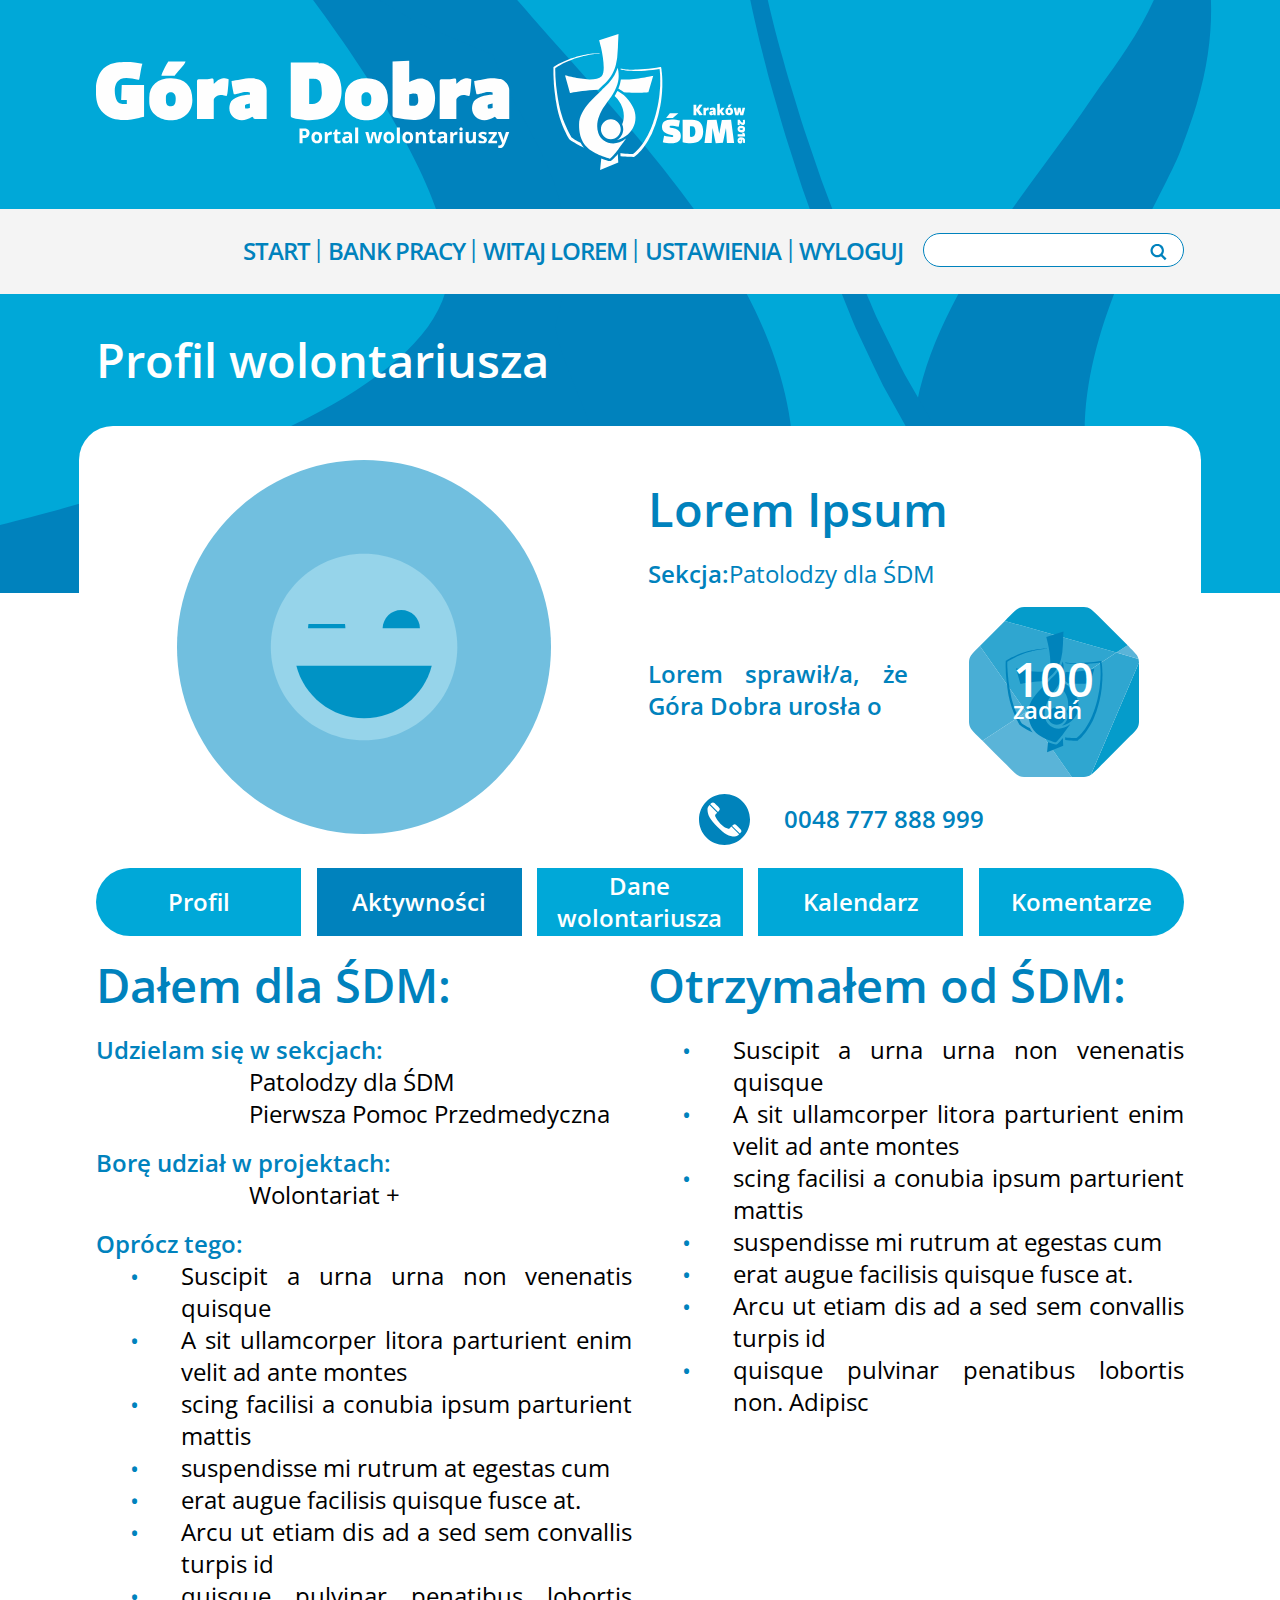
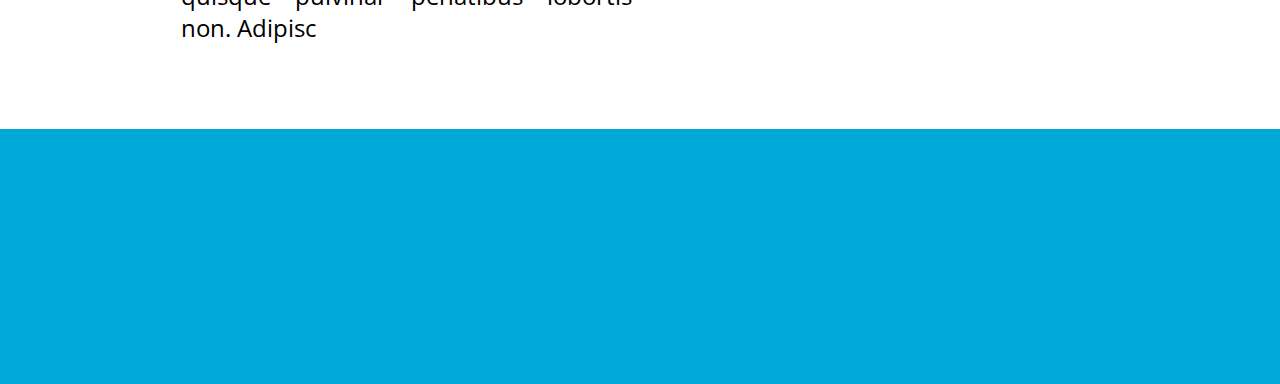
==== activity.html @ e7fd6bdc "31.01" ====
<!DOCTYPE html>
<html lang="pl">
<head>
	<title>Góra Dobra - Portal wolontariuszy Światowych Dmi Młodzieży</title>
	<meta charset="UTF-8" />
	<link href='https://fonts.googleapis.com/css?family=Open+Sans:400,600&subset=latin-ext' rel='stylesheet' type='text/css'>
	<link rel="stylesheet" type="text/css" href="css/index.css" />
	<link rel="stylesheet" type="text/css" href="css/profile.css" />
	<meta name="viewport" content="width=device-width, initial-scale=1">
	
</head>
<body>
	<header>
		<div class="THE-margin">
			<img src="img/logo.svg" id="logo">
		</div>
		<nav>
			<div class="THE-margin">
				<div class="section group">
					<div class="col span_3_of_4">
						<ul>
							<li><a href="#">Wyloguj</a></li>
							<li><a href="#">Ustawienia</a></li>
							<li><a href="#">Witaj Lorem</a></li>
							<li><a href="#">Bank pracy</a></li>
							<li><a href="#">Start</a></li>
						</ul>
					</div>
					<div class="col span_1_of_4" style="position:relative">
						<form>
							<input type="text" class="form" id="menu-search-box">
							<input type="image" src="img/search.svg" id="menu-search-submit">
						</form>
					</div>
				</div>
			</div>
		</nav>		
	</header>
	<article>
		<header class="THE-margin">
			<h1 id="THE-title">Profil wolontariusza</h1>
		</header>
			<div class="THE-margin" id="THE-body">
			<!-- ~~~~~~~~Vcard~~~~~~~~ -->
			<div class="section group">
				<div class="col span_2_of_4">
					<img src="img/profile/face.svg" id="prolife-photo">
				</div>
				<div class="col span_2_of_4">
					<h1 id="profile-name">Lorem Ipsum</h1>
					<h2><b>Sekcja:</b><span>Patolodzy dla ŚDM</span></h2>
				</div>
				<div class="col span_1_of_4">
					<p id="profile-grow-title"><b>Lorem sprawił/a, że Góra Dobra urosła o</b></p>
				</div>
				<div class="col span_1_of_4" id="profile-stone-box">
					<img src="img/profile/stone.svg" id="prolife-stone-img">
					<p id="profile-stone-tasks"><b id="profile-stone-tasks-nr">100</b><br><b>zadań</b></p>
				</div>
				<div class="col span_2_of_4">
					<img src="img/profile/phone.svg" id="prolife-contant-ico"><div><h2 id="prolife-contant-data">0048 777 888 999</div></h2>
				</div>
			</div>
			<!-- ~~~~~~~~RIBON~~~~~~~~ -->
			<div class="section group">
				<div class="col span_4_of_4 profile-ribon">
					<a href="index.html" class="profile-ribon-cell">
						<b id="profile-ribon-txt">Profil</b>
					</a>
					<a href="activity.html"  class="profile-ribon-cell active">
						<b id="profile-ribon-txt">Aktywności</b>
					</a>
					<a href="#"  class="profile-ribon-cell">
						<b id="profile-ribon-txt">Dane wolontariusza</b>
					</a>
					<a href="#"  class="profile-ribon-cell">
						<b id="profile-ribon-txt">Kalendarz</b>
					</a>
					<a href="#"  class="profile-ribon-cell">
						<b id="profile-ribon-txt">Komentarze</b>
					</a>
				</div>
			</div>
			<!-- ~~~~~~~~TXT~~~~~~~~ -->
			<div class="section group">
				<div class="col span_2_of_4">
					<h1>Dałem dla ŚDM:</h1>
					<h2>Udzielam się w sekcjach:</h2>
						<p class="p-space">Patolodzy dla ŚDM</p>
						<p class="p-space">Pierwsza Pomoc Przedmedyczna</p>
					<h2>Borę udział w projektach:</h2>
						<p class="p-space">Wolontariat +</p>
					<h2>Oprócz tego:</h2>
						<ul>
							<li>Suscipit a urna urna non venenatis quisque</il>
							<li>A sit ullamcorper litora parturient enim velit ad ante montes </il>
							<li>scing facilisi a conubia ipsum parturient mattis </il>
							<li>suspendisse mi rutrum at egestas cum </il>
							<li>erat augue facilisis quisque fusce at.</il>
							<li>Arcu ut etiam dis ad a sed sem convallis turpis id </il>
							<li>quisque pulvinar penatibus lobortis non. Adipisc</il>
						</ul>
				</div>
				<div class="col span_2_of_4">
					<h1>Otrzymałem od ŚDM:</h1>
					<ul>
						<li>Suscipit a urna urna non venenatis quisque</il>
						<li>A sit ullamcorper litora parturient enim velit ad ante montes </il>
						<li>scing facilisi a conubia ipsum parturient mattis </il>
						<li>suspendisse mi rutrum at egestas cum </il>
						<li>erat augue facilisis quisque fusce at.</il>
						<li>Arcu ut etiam dis ad a sed sem convallis turpis id </il>
						<li>quisque pulvinar penatibus lobortis non. Adipisc</il>
					</ul>
				</div>
			</div>	
		</div>
	</article>

	<footer>

	</footer>

</body>
</html>
---- css/index.css ----
/*--------------------CLEAR-----------------*/
html, body, div, span, object, iframe,
h1, h2, h3, h4, h5, h6, p, blockquote, pre,
abbr, address, cite, code,
del, dfn, em, img, ins, kbd, q, samp,
small, strong, sub, sup, var,
b, i,
dl, dt, dd, ol, ul, li,
fieldset, form, label, legend,
table, caption, tbody, tfoot, thead, tr, th, td,
article, aside, canvas, details, figcaption, figure, 
footer, header, hgroup, menu, nav, section, summary,
time, mark, audio, video {
    margin: 0;
    padding: 0;
    border: 0;
    outline: 0;
    font-size: 100%;
    vertical-align: baseline;
    background: transparent;
}
/* -----------GRID---------------------*/
.section {
	clear: both;
	padding: 0px;
	margin: 0px;
}
.col {
	display: block;
	float:left;
	margin: 0% 0 0% 1.4%;
}
.col:first-child { margin-left: 0; }

/*  GROUPING  */
.group:before,
.group:after { content:""; display:table; }
.group:after { clear:both;}
.group { zoom:1;  For IE 6/7  }

/*  GRID OF FOUR  */
.span_4_of_4 {
	width: 100%;
}
.span_3_of_4 {
	width: 74.65%;
}
.span_2_of_4 {
	width: 49.3%;
}
.span_1_of_4 {
	width: 23.95%;
}
/*  BREAK INTO TWO ROWNS*/
@media only screen and (max-width: 760px) {
	.col { 	margin: 1% 0 1% 0%; }
	.span_2_of_4, .span_3_of_4, .span_4_of_4 { width: 100%; }
	.span_1_of_4 { width: 50%; }
}

/*--------------------TEXTS------------------------*/
html {
	font-family: 'Open Sans', sans-serif;
	font-size: 17px;
	}
h1 {
	margin: 1rem 0 1rem 0;
	font-size: 2.75rem;
}
h2 {
	margin: 1rem 0 0 0;
}
h2,p,b,a,ul,span{
	font-size: 1.4rem;
}
h2,a{
	color:#0082BD;
	font-weight: 600;
}
p,ul,span {
	font-weight: 400;
}
p,ul{
	color:#000;
	text-align: justify;
}
b,h1{
	color:#0082BD;
	font-weight: 600;
}
ul{
	margin-left:5rem;
	list-style: none;
}
li:before {
	content: '\2022';
	display: block;
	position: relative;
	max-width: 0;
	max-height: 0;
	left: -3rem;
	top: 1px;
	color:#0082BD;
	font-size: 1.4rem;
}
.p-space{
	padding-left: 9rem;
}
/*--------------------BODY------------------------*/
body {
	background-image:url("../img/bgcut.svg"),url("../img/bg.svg");
	background-repeat:repeat-x, no-repeat;
	background-position:0% 36em, center top;
	background-size:100%;
}
.THE-margin {
	margin: auto;
	width: 64rem;
}
/*HEAD*/
#logo {
	margin: 2rem 0 2rem 0;
	height: 8em;
}
nav {
	background-color: #f4f4f4;
	width: 100%;
	height: 5rem;
}
/*-------------------MENU---------------------*/
Nav ul {
	list-style: outside none none
	float:right;
}
nav ul li {
	float: right;
}
nav ul li a {
	text-transform: uppercase;
	text-decoration: none;
	font-weight: 600;
	letter-spacing: -1px;
	line-height: 5rem;
	white-space: nowrap;
}
Nav ul li:before {
	content: '';
}
Nav ul li:after {
	content: '|';
	color:#0082BD;
	position: relative;
	top:-3px;
	margin: 0 0.15rem 0 0.15rem;
}
Nav ul li:first-child:after { content: ""; }
/*---------------FORMS-----------------------*/

.form {
	width: 100%;
	border: 1px solid #0082BD;
	border-radius: 2rem;
	height: 2rem;
	display: inline-block;
	line-height: 5rem;
	padding: 0 1rem 0 1rem;
	box-sizing:border-box;
}
#menu-search-submit {
	position: absolute;
	top:2.5rem;
	right: 1rem;
	-webkit-transform: translate(0%,-50%);
	-ms-transform: translate(0%,-50%);
	-o-transform: translate(0%,-50%);
	transform: translate(0%,-50%);
	height: 1rem;
}
#menu-search-box {
	margin:1.4rem 0 1.5rem 0;
}
/*Content*/
#THE-title{
	margin: 2rem 0 2rem 0;
	color:#fff;
}
#THE-body {
	background-color: #fff;
	border-radius: 2rem;
	padding: 1rem;
}

/*FOOTER*/
footer {
	margin: 4rem 0 0 0;
	background-color: #00A8D8; 
	width: 100%;
	height: 15rem;
}
---- css/profile.css ----
#prolife-photo {
	height:22rem;
	display: block;
	margin: 1rem auto;
	border-radius: 100%;
}
#profile-name{
	margin-top: 2rem;
}
#profile-grow-title {
	margin: 4rem auto;
}
#profile-stone-box {
	position:relative;
	text-align: center;
}
#prolife-stone-img {
	height:10rem;
	display: block;
	margin: 1rem auto;
}
#profile-stone-tasks{
	line-height: 0.9;
	position: absolute;
	top: 4rem;
	left: 50%;
	-webkit-transform: translate(-50%,0%);
	-ms-transform: translate(-50%,0%);
	-o-transform: translate(-50%,0%);
	transform: translate(-50%,0%);
}
#profile-stone-tasks>b{
	color: #fff;
}
#profile-stone-tasks-nr {
	font-size: 2.75rem;
}
#prolife-contant-ico {
	height: 3rem;
	float: left;
	margin: 0 2rem 0 3rem;
}
#prolife-contant-data {
	line-height: 3rem;
	margin: 0;
}
.profile-ribon {
	margin: 1rem 0 0 0;
	display: -ms-flexbox;
	display: -webkit-flex;
	display: flex;
	-webkit-flex-direction: row;
	-ms-flex-direction: row;
	flex-direction: row;
	-webkit-flex-wrap: nowrap;
	-ms-flex-wrap: nowrap;
	flex-wrap: nowrap;
	-webkit-justify-content: center;
	-ms-flex-pack: center;
	justify-content: center;
	-webkit-align-content: stretch;
	-ms-flex-line-pack: stretch;
	align-content: stretch;
	-webkit-align-items: center;
	-ms-flex-align: center;
	align-items: center;
}
.profile-ribon-cell {
	-webkit-flex: 1 1 auto;
	-ms-flex: 1 1 auto;
	flex: 1 1 auto;
	-webkit-align-self: auto;
	-ms-flex-item-align: auto;
	align-self: auto;
	background-color: #00A8D8;
	height: 4rem;
	margin: 0 0 0 1.4%;
	position: relative;
}
.profile-ribon-cell:first-child{
	border-radius: 2rem 0 0 2rem;
	margin-left: 0;
}
.profile-ribon-cell:last-child{
	border-radius: 0 2rem 2rem 0;
}
.profile-ribon-cell:active {
	background-color: #0082BD;
}
.profile-ribon-cell.active {
	background-color: #0082BD;
}
#profile-ribon-txt {
	color:#fff;
	position: absolute;
	text-align: center;
	top: 50%;
	left: 50%;
	-webkit-transform: translate(-50%,-50%);
	-ms-transform: translate(-50%,-50%);
	-o-transform: translate(-50%,-50%);
	transform: translate(-50%,-50%);
}
#profilie-insta-ico{
	height: 2rem;
	float: left;
	margin: 2rem 1rem 0 0;
}

.profile-insta-photo {
	width: 100%;
	min-height: 13rem;
	border-radius: 1rem;
	background-color:#00A8D8;
	position: relative;
	overflow: hidden;
}
.profile-insta-photo:before{
    content: "";
    display: block;
    padding-top: 100%;
}
.square-content{
    position:absolute;
    top: 0;
    left: 0;
    bottom: 0;
    right: 0;
    color: #fff;
}
.square-content div {
   display: table;
   width: 100%;
   height: 100%;
}
.square-content h1 {
    display: table-cell;
    text-align: center;
    vertical-align: middle;
    color: white
}
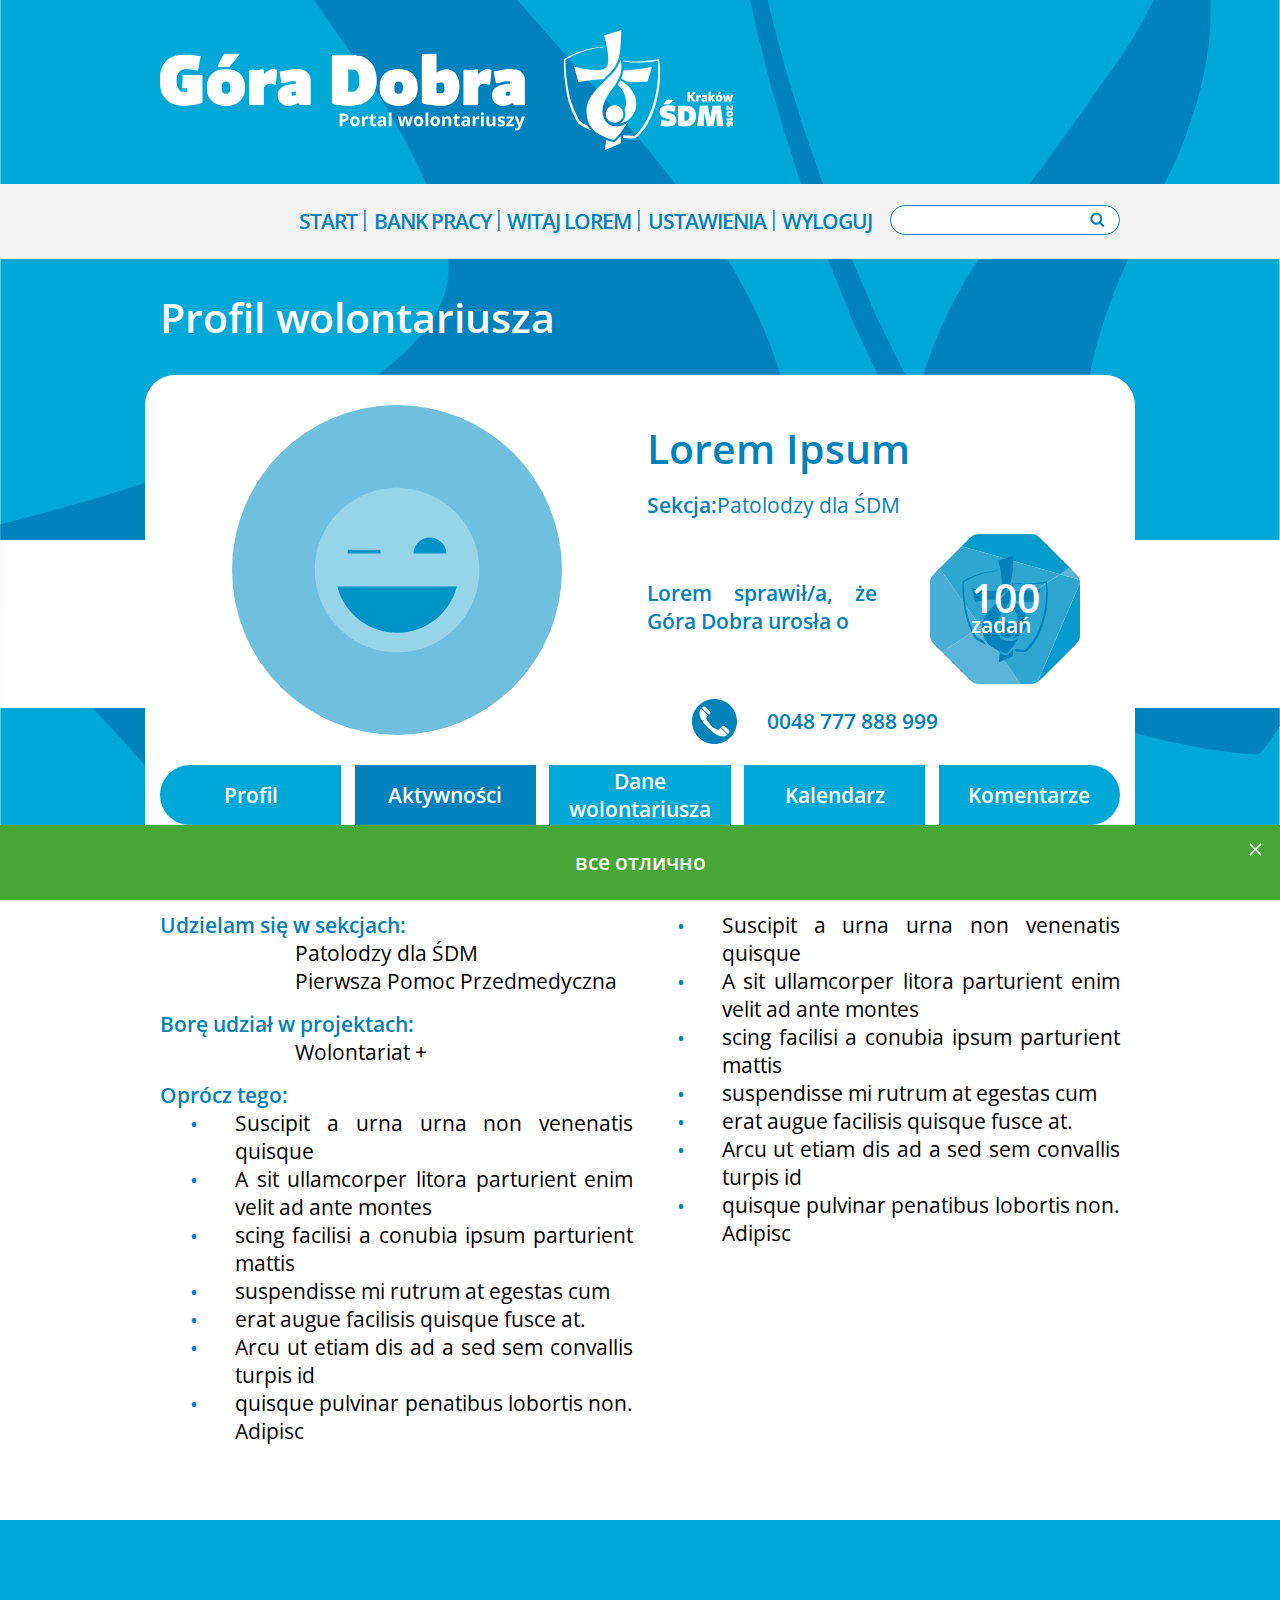
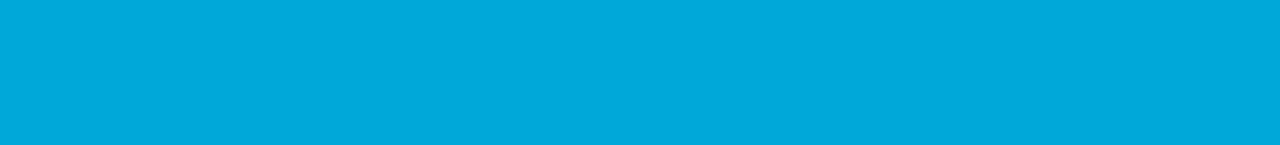
==== commit 9befb23a: "Alerty plus mobile" ====
--- a/activity.html
+++ b/activity.html
@@ -26,7 +26,7 @@
 							<li><a href="#">Start</a></li>
 						</ul>
 					</div>
-					<div class="col span_1_of_4" style="position:relative">
+					<div class="col span_1_of_4 search" style="position:relative">
 						<form>
 							<input type="text" class="form" id="menu-search-box">
 							<input type="image" src="img/search.svg" id="menu-search-submit">
@@ -116,7 +116,10 @@
 			</div>	
 		</div>
 	</article>
-
+	<div id="alert-ok" class="alert-on">
+		<h2>все отлично</h2>
+		<img src="img/cross.svg" id="alert-cross" onclick="document.getElementById('alert-ok').className='alert-off'">
+	</div>
 	<footer>
 
 	</footer>
--- a/css/index.css
+++ b/css/index.css
@@ -8,16 +8,16 @@
 dl, dt, dd, ol, ul, li,
 fieldset, form, label, legend,
 table, caption, tbody, tfoot, thead, tr, th, td,
-article, aside, canvas, details, figcaption, figure, 
+article, aside, canvas, details, figcaption, figure,
 footer, header, hgroup, menu, nav, section, summary,
 time, mark, audio, video {
-    margin: 0;
-    padding: 0;
-    border: 0;
-    outline: 0;
-    font-size: 100%;
-    vertical-align: baseline;
-    background: transparent;
+		margin: 0;
+		padding: 0;
+		border: 0;
+		outline: 0;
+		font-size: 100%;
+		vertical-align: baseline;
+		background: transparent;
 }
 /* -----------GRID---------------------*/
 .section {
@@ -36,7 +36,7 @@
 .group:before,
 .group:after { content:""; display:table; }
 .group:after { clear:both;}
-.group { zoom:1;  For IE 6/7  }
+.group { zoom:1; /* For IE 6/7 */ }
 
 /*  GRID OF FOUR  */
 .span_4_of_4 {
@@ -50,18 +50,12 @@
 }
 .span_1_of_4 {
 	width: 23.95%;
-}
-/*  BREAK INTO TWO ROWNS*/
-@media only screen and (max-width: 760px) {
-	.col { 	margin: 1% 0 1% 0%; }
-	.span_2_of_4, .span_3_of_4, .span_4_of_4 { width: 100%; }
-	.span_1_of_4 { width: 50%; }
 }
 
 /*--------------------TEXTS------------------------*/
 html {
 	font-family: 'Open Sans', sans-serif;
-	font-size: 17px;
+	font-size: 15px;
 	}
 h1 {
 	margin: 1rem 0 1rem 0;
@@ -128,8 +122,8 @@
 	height: 5rem;
 }
 /*-------------------MENU---------------------*/
-Nav ul {
-	list-style: outside none none
+nav ul {
+	list-style: outside none none;
 	float:right;
 }
 nav ul li {
@@ -143,17 +137,17 @@
 	line-height: 5rem;
 	white-space: nowrap;
 }
-Nav ul li:before {
+nav ul li:before {
 	content: '';
 }
-Nav ul li:after {
+nav ul li:after {
 	content: '|';
 	color:#0082BD;
 	position: relative;
 	top:-3px;
 	margin: 0 0.15rem 0 0.15rem;
 }
-Nav ul li:first-child:after { content: ""; }
+nav ul li:first-child:after { content: ""; }
 /*---------------FORMS-----------------------*/
 
 .form {
@@ -164,11 +158,12 @@
 	display: inline-block;
 	line-height: 5rem;
 	padding: 0 1rem 0 1rem;
+	margin-top: 0.5rem;
 	box-sizing:border-box;
 }
 #menu-search-submit {
 	position: absolute;
-	top:2.5rem;
+	top:2.4rem;
 	right: 1rem;
 	-webkit-transform: translate(0%,-50%);
 	-ms-transform: translate(0%,-50%);
@@ -193,7 +188,104 @@
 /*FOOTER*/
 footer {
 	margin: 4rem 0 0 0;
-	background-color: #00A8D8; 
+	background-color: #00A8D8;
 	width: 100%;
 	height: 15rem;
-}+}
+
+/*--------ALERTY----------*/
+#alert-err, #alert-ok {
+	position:fixed;
+	bottom:0px;
+	left:0%;
+	margin: 0;
+	height: 5rem;
+	width: 100%;
+	z-index: 2;
+	text-align: center;
+}
+#alert-err {
+	background-color: #BA262E;
+}
+#alert-ok {
+	background-color: #46A737;
+}
+#alert-cross {
+	height: 3rm;
+	position: absolute;
+	top:0px;
+	right:0px; 
+	margin:1rem;
+}
+#alert-err>h2, #alert-ok>h2 {
+	color: #ffffff;
+	margin: 1.5rem;
+}
+#alert-err.alert-off, #alert-ok.alert-off {
+	-webkit-transform:translate(0rem,5rem);
+	-ms-transform:translate(0rem,5rem);
+	-o-transform:translate(0rem,5rem);
+	transform:translate(0rem,5rem);	
+	-webkit-transition: transform 0.5s ease;
+	-o-transition: transform 0.5s ease;
+	transition: transform 0.5s ease;
+}
+/*------RESPONSIVE---------------*/
+@media only screen and (max-width: 1200px) {
+	html{
+		font-size: 13px;
+	}
+}
+@media only screen and (max-width: 1024px) {
+	html{
+		font-size: 12px;
+	}
+}
+
+@media only screen and (max-width: 840px) {
+	body {background-image:url("../img/bgcutmob.svg"),url("../img/bg.svg");background-position:0% 15em, center top; background-color:#00A8D8; }
+	.col { 	margin: 1% 0 1% 0%; }
+	.span_2_of_4, .span_3_of_4, .span_4_of_4 { width: 100%; }
+	.span_1_of_4 { width: 50%; }
+	.THE-margin {margin: auto; width: 85%;}
+	nav {
+		height: inherit;
+		max-height: 50rem;
+		overflow: hidden;
+	}
+	nav ul {
+		float: left;
+		list-style: outside none none;
+		margin:2rem 0;
+		display: -ms-flexbox;
+		display: -webkit-flex;
+		display: flex;
+		-webkit-flex-direction: column-reverse;
+		-ms-flex-direction: column-reverse;
+		flex-direction: column-reverse;
+	}
+	nav ul li {height: 3rem;	}
+	nav ul li:before {
+		content: '';
+	}
+	nav ul li:after {
+		content: '';
+	}
+	nav ul li:first-child:after { content: ""; }
+	.search {display: none;}
+}
+@media only screen and (max-width: 700px) {
+	html{
+		font-size: 11px;
+	}
+}
+@media only screen and (max-width: 600px) {
+	html{
+		font-size: 9px;
+	}
+}
+@media only screen and (max-width: 500px) {
+	html{
+		font-size: 5px;
+	}
+}
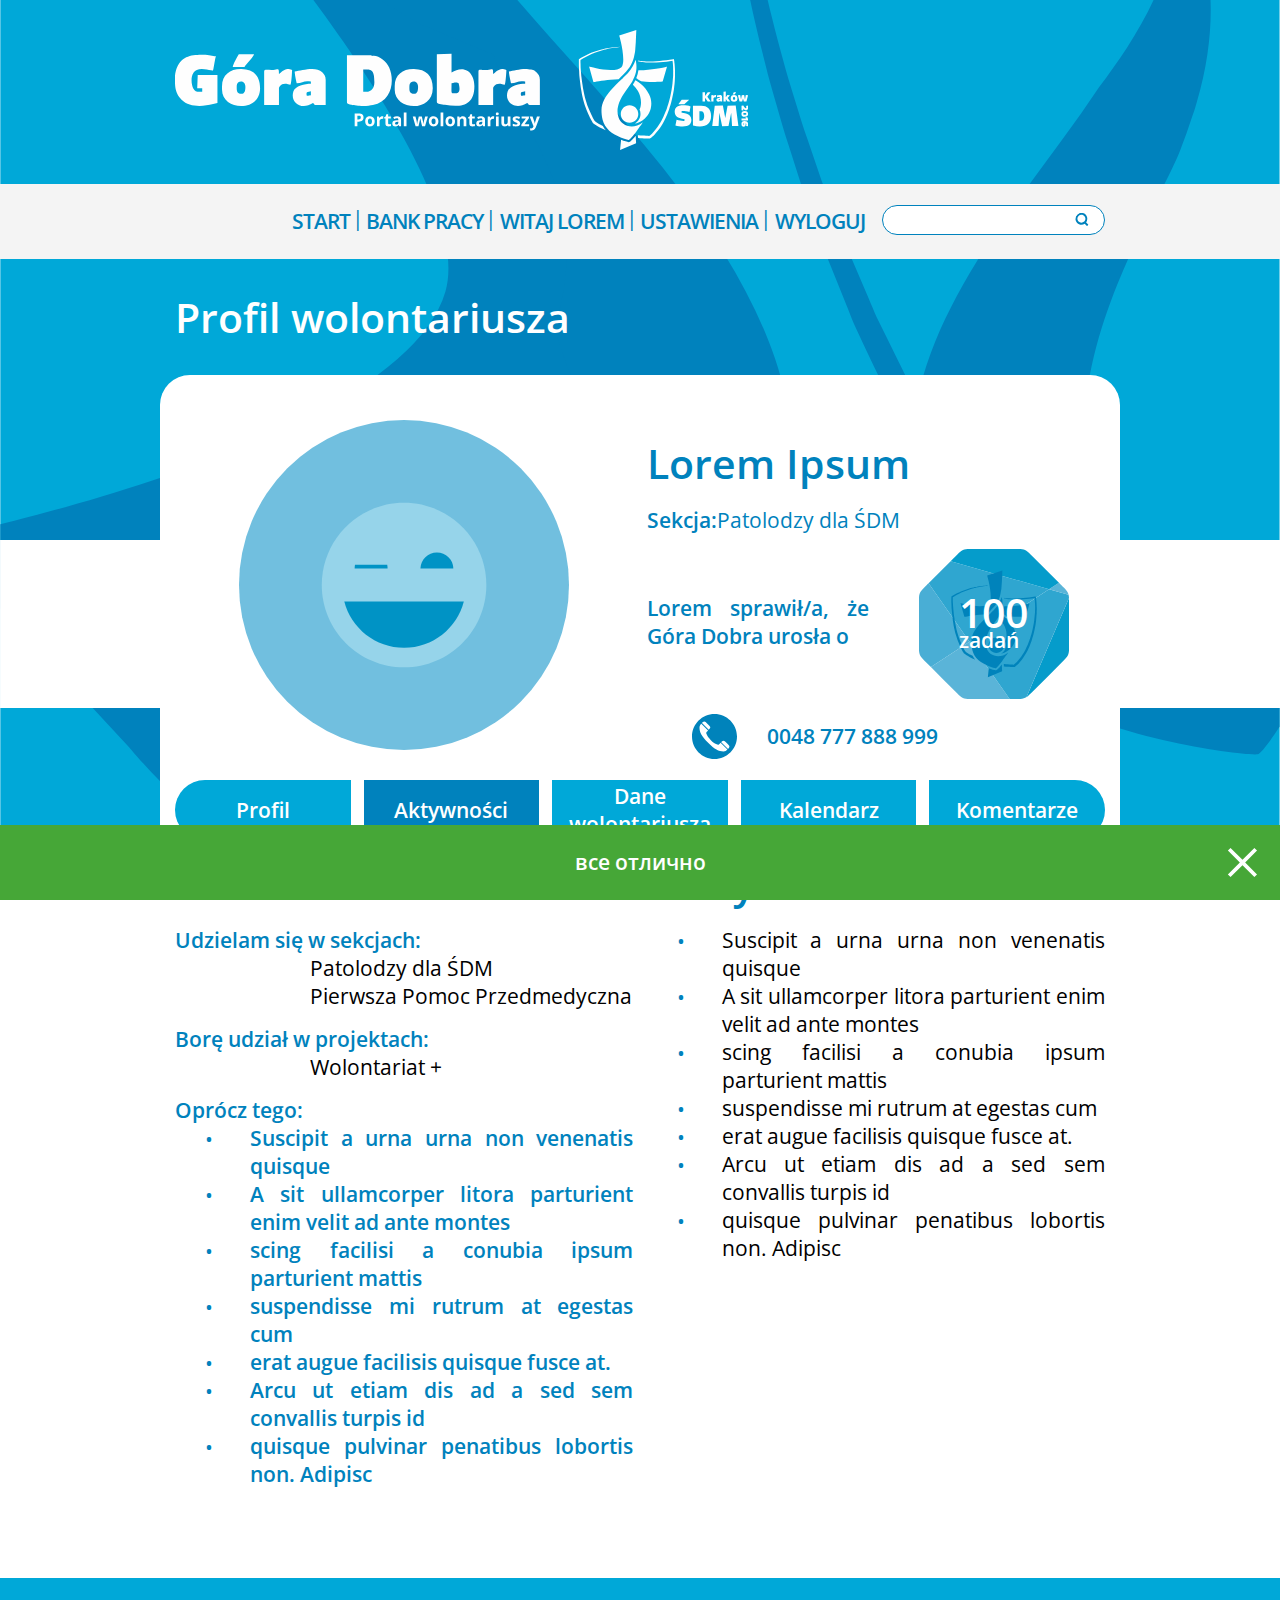
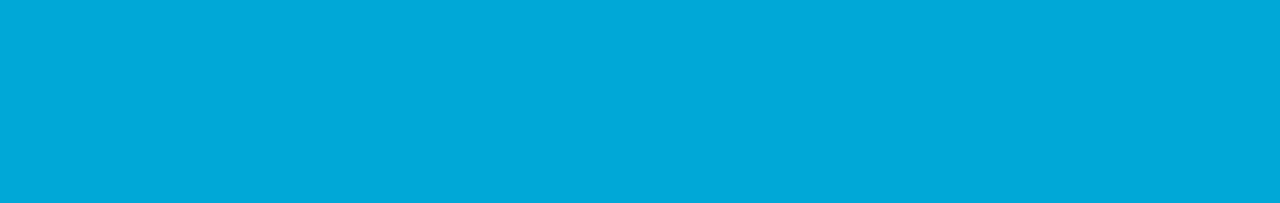
==== commit d5794da1: "ustawienia, poprawki css" ====
--- a/activity.html
+++ b/activity.html
@@ -20,7 +20,7 @@
 					<div class="col span_3_of_4">
 						<ul>
 							<li><a href="#">Wyloguj</a></li>
-							<li><a href="#">Ustawienia</a></li>
+							<li><a href="settings.html">Ustawienia</a></li>
 							<li><a href="#">Witaj Lorem</a></li>
 							<li><a href="#">Bank pracy</a></li>
 							<li><a href="#">Start</a></li>
@@ -70,7 +70,7 @@
 					<a href="activity.html"  class="profile-ribon-cell active">
 						<b id="profile-ribon-txt">Aktywności</b>
 					</a>
-					<a href="#"  class="profile-ribon-cell">
+					<a href="data.html"  class="profile-ribon-cell">
 						<b id="profile-ribon-txt">Dane wolontariusza</b>
 					</a>
 					<a href="#"  class="profile-ribon-cell">
@@ -92,13 +92,13 @@
 						<p class="p-space">Wolontariat +</p>
 					<h2>Oprócz tego:</h2>
 						<ul>
-							<li>Suscipit a urna urna non venenatis quisque</il>
-							<li>A sit ullamcorper litora parturient enim velit ad ante montes </il>
-							<li>scing facilisi a conubia ipsum parturient mattis </il>
-							<li>suspendisse mi rutrum at egestas cum </il>
-							<li>erat augue facilisis quisque fusce at.</il>
-							<li>Arcu ut etiam dis ad a sed sem convallis turpis id </il>
-							<li>quisque pulvinar penatibus lobortis non. Adipisc</il>
+							<li><a href="job.html">Suscipit a urna urna non venenatis quisque </a></il>
+							<li><a href="job.html">A sit ullamcorper litora parturient enim velit ad ante montes  </a></il>
+							<li><a href="job.html">scing facilisi a conubia ipsum parturient mattis  </a></il>
+							<li><a href="job.html">suspendisse mi rutrum at egestas cum  </a></il>
+							<li><a href="job.html">erat augue facilisis quisque fusce at. </a></il>
+							<li><a href="job.html">Arcu ut etiam dis ad a sed sem convallis turpis id  </a></il>
+							<li><a href="job.html">quisque pulvinar penatibus lobortis non. Adipisc </a></il>
 						</ul>
 				</div>
 				<div class="col span_2_of_4">
--- a/css/index.css
+++ b/css/index.css
@@ -64,12 +64,11 @@
 h2 {
 	margin: 1rem 0 0 0;
 }
-h2,p,b,a,ul,span{
+h2,p,b,a,ul,span,label,button,input[type="submit"],legend{
 	font-size: 1.4rem;
 }
-h2,a{
-	color:#0082BD;
-	font-weight: 600;
+small{
+	font-size: 0.7rem;
 }
 p,ul,span {
 	font-weight: 400;
@@ -78,9 +77,13 @@
 	color:#000;
 	text-align: justify;
 }
-b,h1{
+b,h1,label,h2,a,legend{
 	color:#0082BD;
 	font-weight: 600;
+	text-decoration: none;
+}
+a:hover{
+	text-decoration: underline;
 }
 ul{
 	margin-left:5rem;
@@ -110,6 +113,20 @@
 .THE-margin {
 	margin: auto;
 	width: 64rem;
+	padding: 0 1rem;
+	box-sizing:border-box;
+}
+/*Content*/
+#THE-title{
+	margin: 2rem 0;
+	color:#fff;
+}
+#THE-body {
+	background-color: #fff;
+	border-radius: 2rem;
+	padding: 2rem 1rem;
+	min-height: 30rem;
+	box-sizing:border-box;
 }
 /*HEAD*/
 #logo {
@@ -121,6 +138,7 @@
 	width: 100%;
 	height: 5rem;
 }
+
 /*-------------------MENU---------------------*/
 nav ul {
 	list-style: outside none none;
@@ -150,19 +168,51 @@
 nav ul li:first-child:after { content: ""; }
 /*---------------FORMS-----------------------*/
 
-.form {
+input, select, textarea,button {
 	width: 100%;
 	border: 1px solid #0082BD;
 	border-radius: 2rem;
 	height: 2rem;
 	display: inline-block;
-	line-height: 5rem;
 	padding: 0 1rem 0 1rem;
-	margin-top: 0.5rem;
+	margin: 0.5rem 0 0.5rem 0;
 	box-sizing:border-box;
 }
+.form-radio{
+	display: inline-block;
+	width: auto;
+	line-height: 1.4rem;
+	margin: 0.5rem;
+
+}
+textarea{
+	height: 13rem;
+	padding: 1rem;
+}
+button, input[type="submit"]{
+	width: 50%;
+	height: 4rem;
+	color: #FFF;
+	background: #0082BD none repeat scroll 0% 0%;
+	border: medium none;
+	float: right;
+	margin: 2rem 0;
+}
+#button-clear {
+	content: ".";
+	display: block;
+	clear: both;
+	visibility: hidden;
+	line-height: 0;
+	height: 0;
+	width: 100%;
+}
 #menu-search-submit {
+	width:auto;
+	border:none;
 	position: absolute;
+	padding: 0;
+	margin: 0;
 	top:2.4rem;
 	right: 1rem;
 	-webkit-transform: translate(0%,-50%);
@@ -174,17 +224,6 @@
 #menu-search-box {
 	margin:1.4rem 0 1.5rem 0;
 }
-/*Content*/
-#THE-title{
-	margin: 2rem 0 2rem 0;
-	color:#fff;
-}
-#THE-body {
-	background-color: #fff;
-	border-radius: 2rem;
-	padding: 1rem;
-}
-
 /*FOOTER*/
 footer {
 	margin: 4rem 0 0 0;
@@ -211,7 +250,7 @@
 	background-color: #46A737;
 }
 #alert-cross {
-	height: 3rm;
+	height: 3rem;
 	position: absolute;
 	top:0px;
 	right:0px; 
@@ -231,6 +270,11 @@
 	transition: transform 0.5s ease;
 }
 /*------RESPONSIVE---------------*/
+@media only screen and (min-width: 1600px) {
+	html{
+		font-size: 17px;
+	}
+}
 @media only screen and (max-width: 1200px) {
 	html{
 		font-size: 13px;
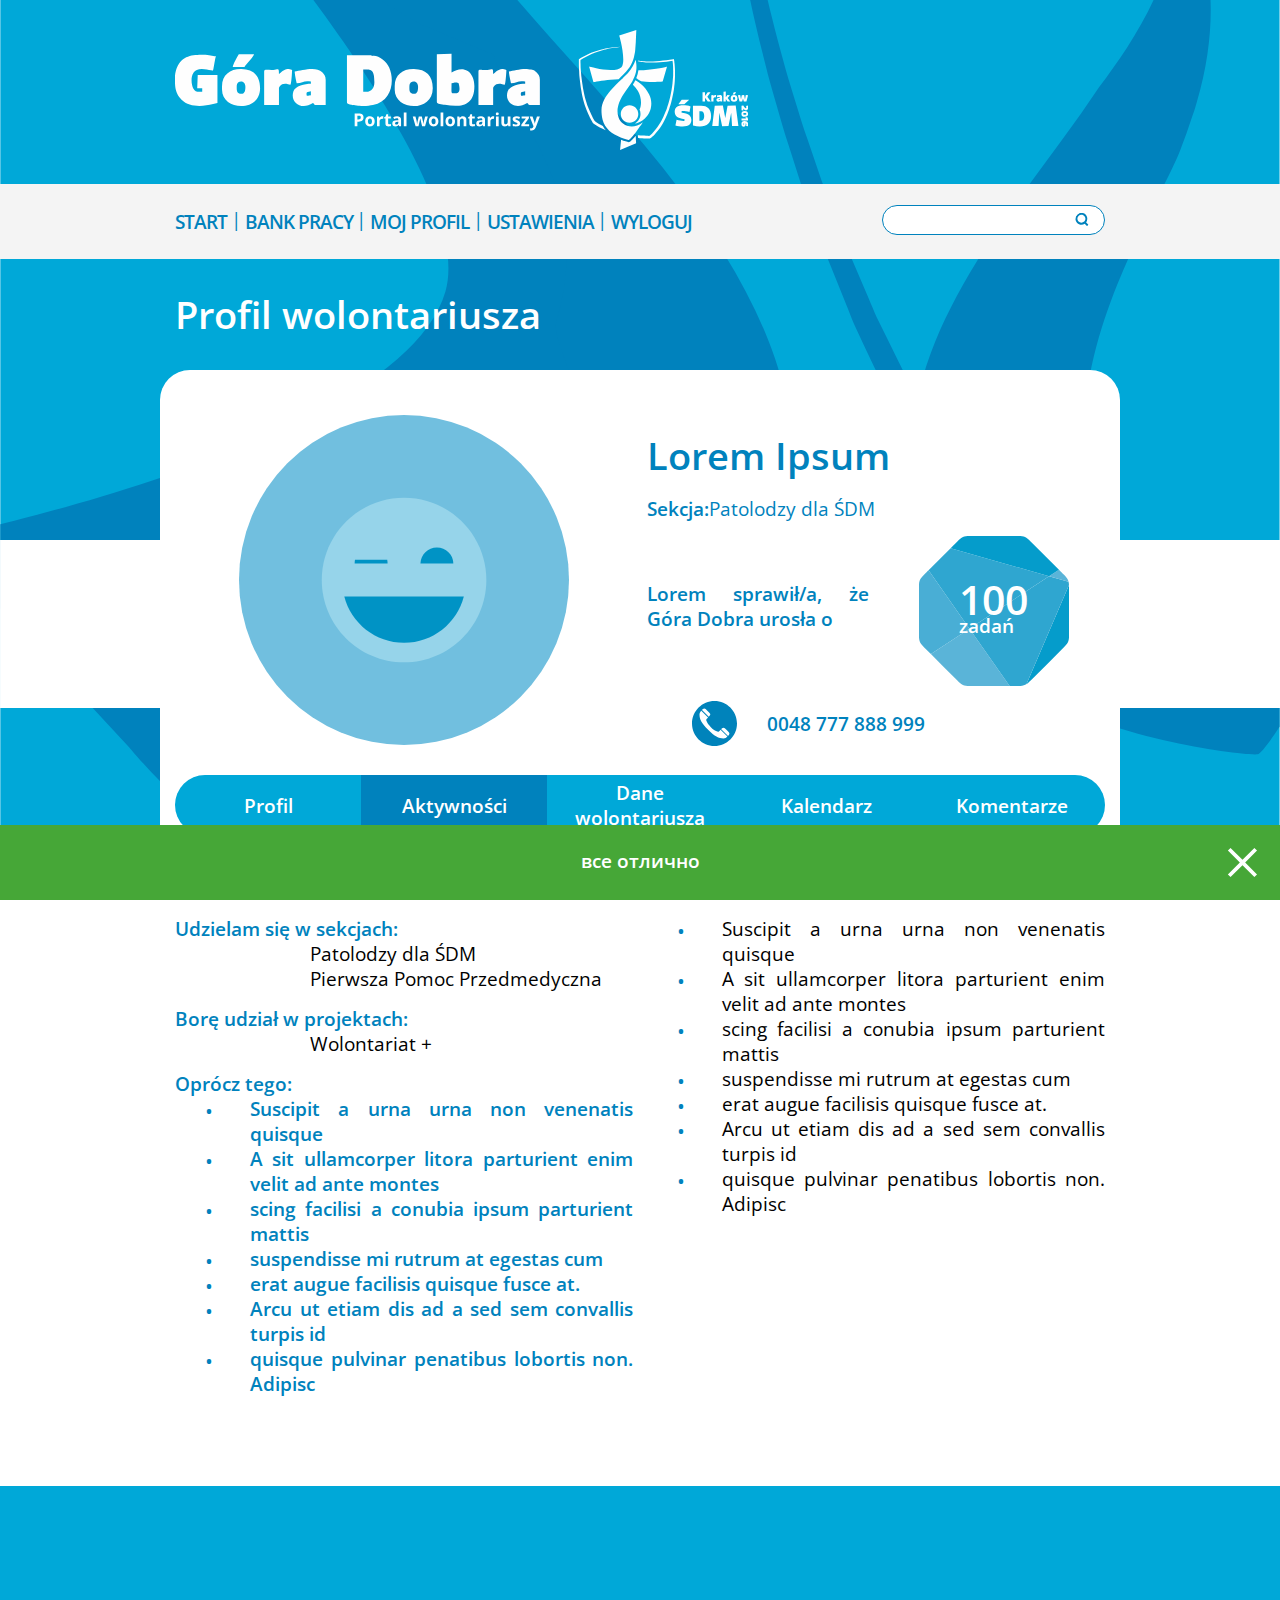
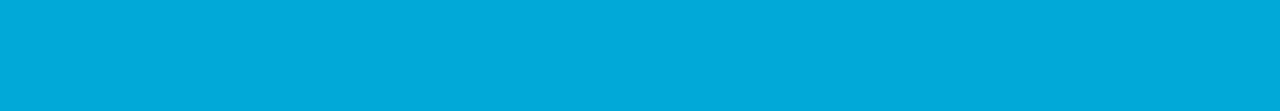
==== commit d0a21ca1: "29/02/2016" ====
--- a/activity.html
+++ b/activity.html
@@ -19,11 +19,11 @@
 				<div class="section group">
 					<div class="col span_3_of_4">
 						<ul>
+							<li><a href="#">Start</a></li>
+							<li><a href="#">Bank pracy</a></li>
+							<li><a href="#">Moj profil</a></li>
+							<li><a href="settings.html">Ustawienia</a></li>
 							<li><a href="#">Wyloguj</a></li>
-							<li><a href="settings.html">Ustawienia</a></li>
-							<li><a href="#">Witaj Lorem</a></li>
-							<li><a href="#">Bank pracy</a></li>
-							<li><a href="#">Start</a></li>
 						</ul>
 					</div>
 					<div class="col span_1_of_4 search" style="position:relative">
--- a/css/index.css
+++ b/css/index.css
@@ -18,6 +18,8 @@
 		font-size: 100%;
 		vertical-align: baseline;
 		background: transparent;
+		box-sizing:border-box;
+
 }
 /* -----------GRID---------------------*/
 .section {
@@ -59,16 +61,16 @@
 	}
 h1 {
 	margin: 1rem 0 1rem 0;
-	font-size: 2.75rem;
+	font-size: 2.5rem;
 }
 h2 {
 	margin: 1rem 0 0 0;
 }
 h2,p,b,a,ul,span,label,button,input[type="submit"],legend{
-	font-size: 1.4rem;
+	font-size: 1.25rem;
 }
 small{
-	font-size: 0.7rem;
+	font-size: 0.5rem;
 }
 p,ul,span {
 	font-weight: 400;
@@ -114,7 +116,7 @@
 	margin: auto;
 	width: 64rem;
 	padding: 0 1rem;
-	box-sizing:border-box;
+	position: relative;
 }
 /*Content*/
 #THE-title{
@@ -132,6 +134,14 @@
 #logo {
 	margin: 2rem 0 2rem 0;
 	height: 8em;
+	z-index: 1;
+}
+#egg {
+	height: 38rem;
+	position: absolute;
+	bottom: 0.25rem;
+	left:-20.5rem;
+	z-index: -1;
 }
 nav {
 	background-color: #f4f4f4;
@@ -142,10 +152,11 @@
 /*-------------------MENU---------------------*/
 nav ul {
 	list-style: outside none none;
-	float:right;
+	float:left;
+	margin: 0;
 }
 nav ul li {
-	float: right;
+	float: left;
 }
 nav ul li a {
 	text-transform: uppercase;
@@ -163,9 +174,9 @@
 	color:#0082BD;
 	position: relative;
 	top:-3px;
-	margin: 0 0.15rem 0 0.15rem;
-}
-nav ul li:first-child:after { content: ""; }
+	margin: 0 0.25rem 0 0.25rem;
+}
+nav ul li:last-child:after { content: ""; }
 /*---------------FORMS-----------------------*/
 
 input, select, textarea,button {
@@ -183,7 +194,6 @@
 	width: auto;
 	line-height: 1.4rem;
 	margin: 0.5rem;
-
 }
 textarea{
 	height: 13rem;
@@ -292,44 +302,23 @@
 	.span_2_of_4, .span_3_of_4, .span_4_of_4 { width: 100%; }
 	.span_1_of_4 { width: 50%; }
 	.THE-margin {margin: auto; width: 85%;}
-	nav {
-		height: inherit;
-		max-height: 50rem;
-		overflow: hidden;
-	}
-	nav ul {
-		float: left;
-		list-style: outside none none;
-		margin:2rem 0;
-		display: -ms-flexbox;
-		display: -webkit-flex;
-		display: flex;
-		-webkit-flex-direction: column-reverse;
-		-ms-flex-direction: column-reverse;
-		flex-direction: column-reverse;
-	}
-	nav ul li {height: 3rem;	}
-	nav ul li:before {
-		content: '';
-	}
-	nav ul li:after {
-		content: '';
-	}
-	nav ul li:first-child:after { content: ""; }
-	.search {display: none;}
-}
-@media only screen and (max-width: 700px) {
+	nav {height: inherit;}
+	nav ul li a{line-height: 3rem;}
+	#menu-search-box{ margin: 0 0 0.5rem 0;}
+	#menu-search-submit { top: 1rem;}
+}
+@media only screen and (max-width: 600px) {
 	html{
 		font-size: 11px;
 	}
 }
-@media only screen and (max-width: 600px) {
+@media only screen and (max-width: 500px) {
 	html{
 		font-size: 9px;
 	}
 }
-@media only screen and (max-width: 500px) {
-	html{
-		font-size: 5px;
-	}
-}
+@media only screen and (max-width: 400px) {
+	html{
+		font-size: 8px;
+	}
+}
--- a/css/profile.css
+++ b/css/profile.css
@@ -74,7 +74,7 @@
 	align-self: auto;
 	background-color: #00A8D8;
 	height: 4rem;
-	margin: 0 0 0 1.4%;
+	margin: 0;
 	position: relative;
 }
 .profile-ribon-cell:first-child{
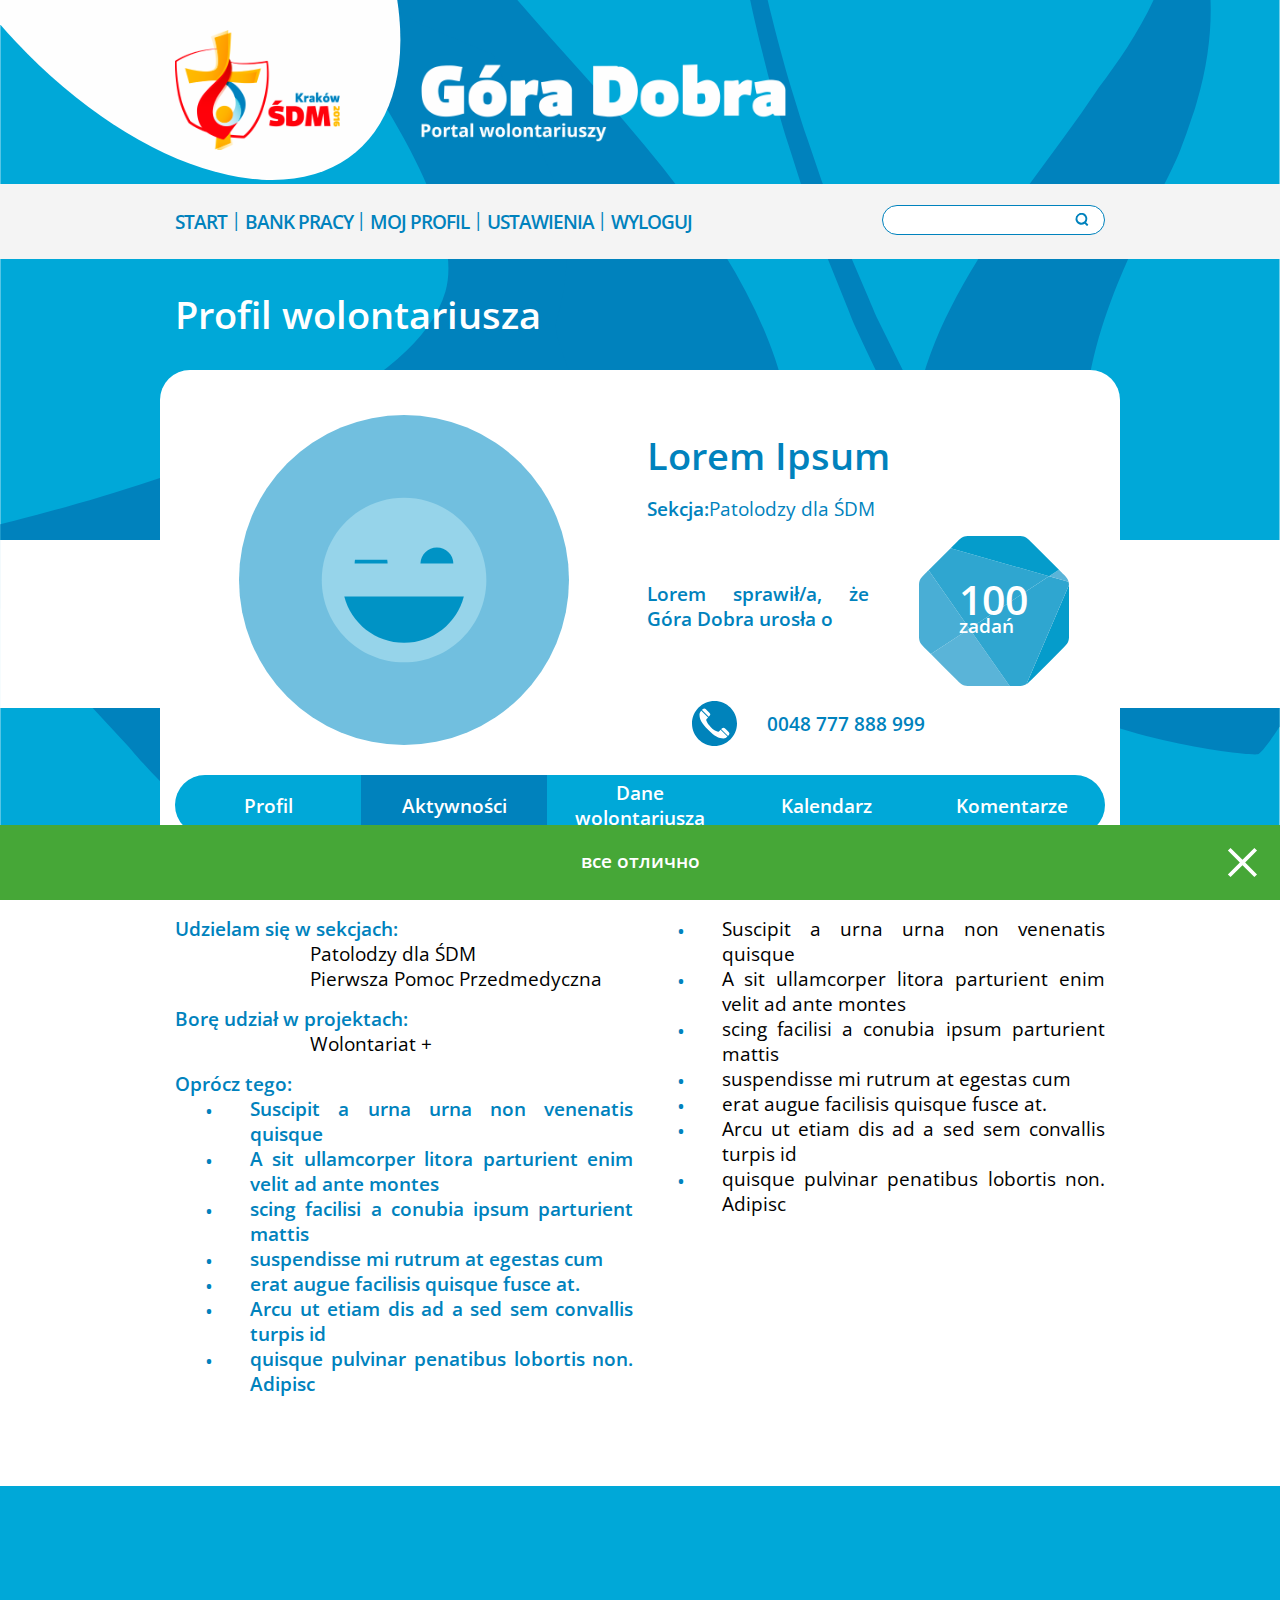
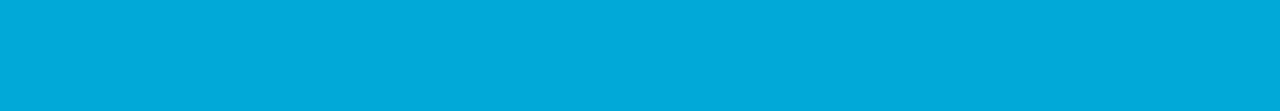
==== commit 2daa8620: "Mail" ====
--- a/activity.html
+++ b/activity.html
@@ -12,7 +12,8 @@
 <body>
 	<header>
 		<div class="THE-margin">
-			<img src="img/logo.svg" id="logo">
+			<img src="img/egg.svg" id="egg">
+			<img src="img/logo.png" id="logo">
 		</div>
 		<nav>
 			<div class="THE-margin">
